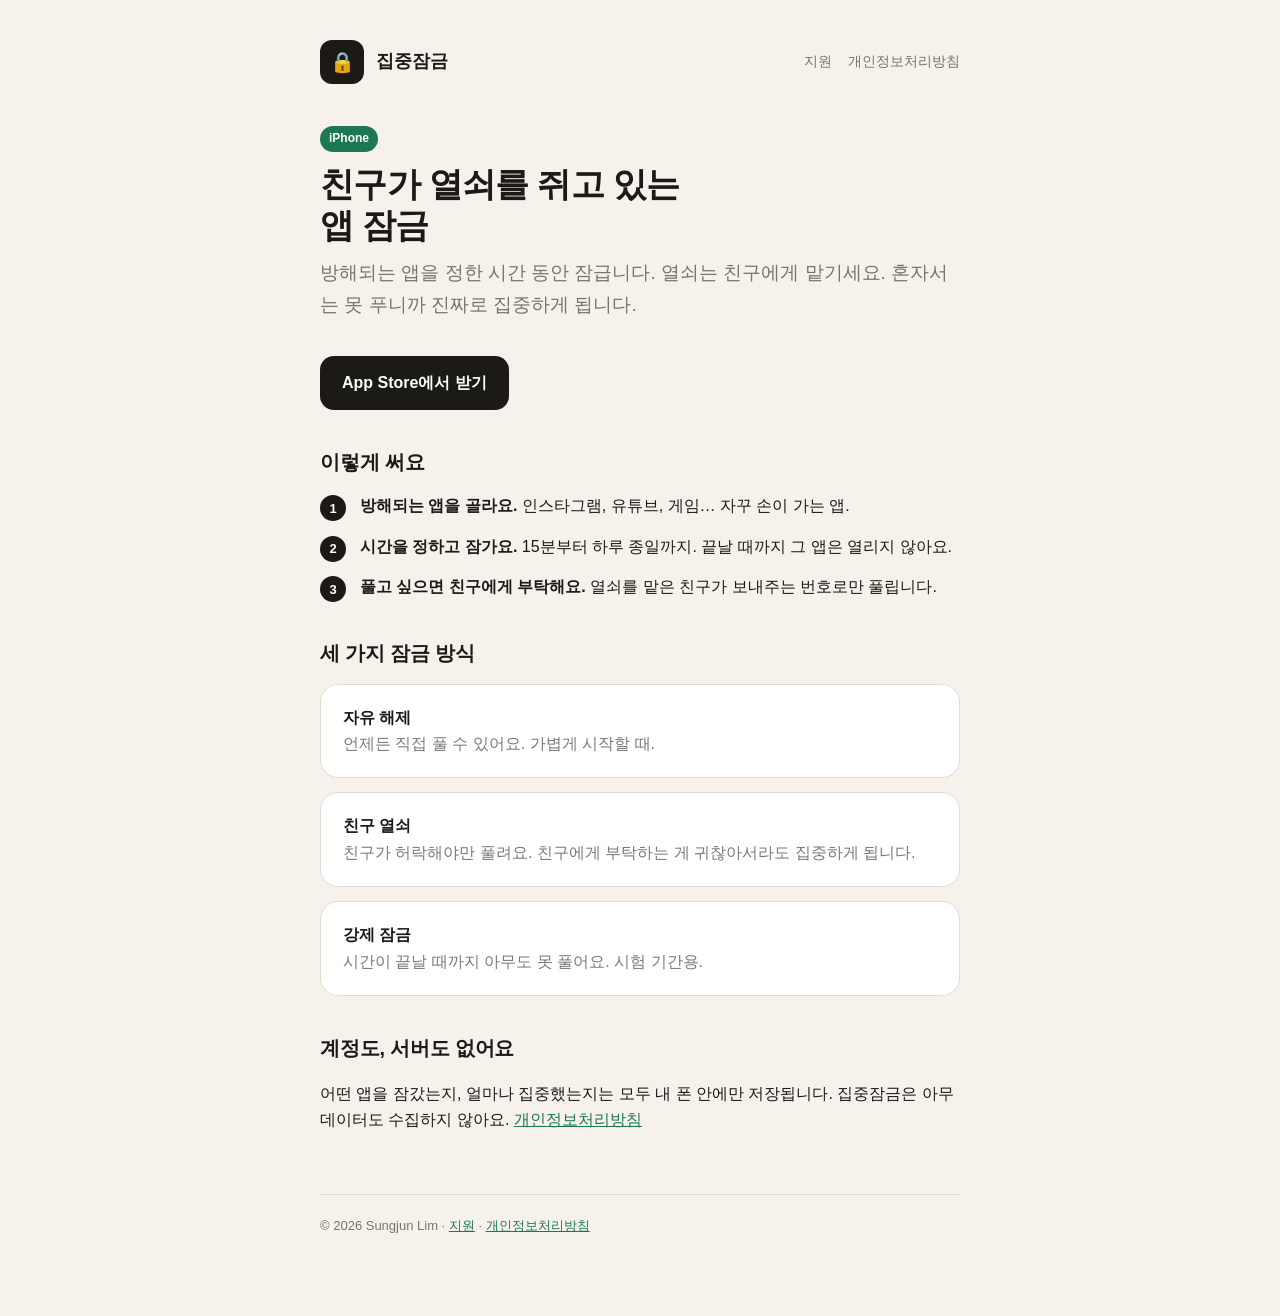
==== index.html @ cbc85522 "Add files via upload" ====
<!doctype html><html lang="ko"><head><meta charset="utf-8"><meta name="viewport" content="width=device-width,initial-scale=1">
<title>집중잠금 — 친구가 열쇠를 쥐고 있는 앱 잠금</title><link rel="stylesheet" href="style.css"></head><body><div class="wrap">
<header><div class="mark">🔒</div><a href="./">집중잠금</a><nav><a href="support.html">지원</a><a href="privacy.html">개인정보처리방침</a></nav></header>
<span class="tag">iPhone</span>
<h1>친구가 열쇠를 쥐고 있는<br>앱 잠금</h1>
<p class="lead">방해되는 앱을 정한 시간 동안 잠급니다. 열쇠는 친구에게 맡기세요. 혼자서는 못 푸니까 진짜로 집중하게 됩니다.</p>
<a class="btn" href="https://apps.apple.com/kr/app/id6822513428">App Store에서 받기</a>
<h2>이렇게 써요</h2>
<ol class="steps">
<li><b>방해되는 앱을 골라요.</b> 인스타그램, 유튜브, 게임… 자꾸 손이 가는 앱.</li>
<li><b>시간을 정하고 잠가요.</b> 15분부터 하루 종일까지. 끝날 때까지 그 앱은 열리지 않아요.</li>
<li><b>풀고 싶으면 친구에게 부탁해요.</b> 열쇠를 맡은 친구가 보내주는 번호로만 풀립니다.</li>
</ol>
<h2>세 가지 잠금 방식</h2>
<div class="card"><b>자유 해제</b><br><span class="muted">언제든 직접 풀 수 있어요. 가볍게 시작할 때.</span></div>
<div class="card"><b>친구 열쇠</b><br><span class="muted">친구가 허락해야만 풀려요. 친구에게 부탁하는 게 귀찮아서라도 집중하게 됩니다.</span></div>
<div class="card"><b>강제 잠금</b><br><span class="muted">시간이 끝날 때까지 아무도 못 풀어요. 시험 기간용.</span></div>
<h2>계정도, 서버도 없어요</h2>
<p>어떤 앱을 잠갔는지, 얼마나 집중했는지는 모두 내 폰 안에만 저장됩니다. 집중잠금은 아무 데이터도 수집하지 않아요. <a href="privacy.html">개인정보처리방침</a></p>
<footer>© 2026 Sungjun Lim · <a href="support.html">지원</a> · <a href="privacy.html">개인정보처리방침</a></footer>
</div></body></html>
---- style.css ----
:root{--bg:#f6f2eb;--ink:#1c1a17;--sub:rgba(28,26,23,.58);--line:#e1dbcf;--green:#1c7850;--card:#fff}
*{box-sizing:border-box}body{margin:0;background:var(--bg);color:var(--ink);font-family:-apple-system,BlinkMacSystemFont,"Apple SD Gothic Neo","Pretendard","Noto Sans KR",sans-serif;line-height:1.65;-webkit-font-smoothing:antialiased}
.wrap{max-width:680px;margin:0 auto;padding:40px 20px 80px}
header{display:flex;align-items:center;gap:12px;margin-bottom:40px}
header .mark{width:44px;height:44px;border-radius:12px;background:var(--ink);display:grid;place-items:center;color:#fff;font-weight:800;font-size:20px}
header a{color:var(--ink);text-decoration:none;font-weight:800;font-size:18px}
nav{margin-left:auto;display:flex;gap:16px}nav a{font-weight:500;font-size:14px;color:var(--sub)}
h1{font-size:34px;line-height:1.2;letter-spacing:-.02em;margin:0 0 12px}
h2{font-size:20px;margin:36px 0 10px;letter-spacing:-.01em}
p,li{font-size:16px}p.lead{font-size:19px;color:var(--sub);margin:0 0 28px}
.card{background:var(--card);border:1px solid var(--line);border-radius:18px;padding:20px 22px;margin:14px 0}
.steps{counter-reset:s;list-style:none;padding:0;margin:0}.steps li{position:relative;padding-left:40px;margin:14px 0}
.steps li::before{counter-increment:s;content:counter(s);position:absolute;left:0;top:2px;width:26px;height:26px;border-radius:50%;background:var(--ink);color:#fff;font-size:13px;font-weight:800;display:grid;place-items:center}
.btn{display:inline-block;background:var(--ink);color:#fff;text-decoration:none;font-weight:700;padding:14px 22px;border-radius:14px;margin-top:8px}
.tag{display:inline-block;background:var(--green);color:#fff;font-size:12px;font-weight:800;padding:3px 9px;border-radius:999px;margin-bottom:12px}
small,.muted{color:var(--sub)}footer{margin-top:60px;font-size:13px;color:var(--sub);border-top:1px solid var(--line);padding-top:20px}
a{color:var(--green)}
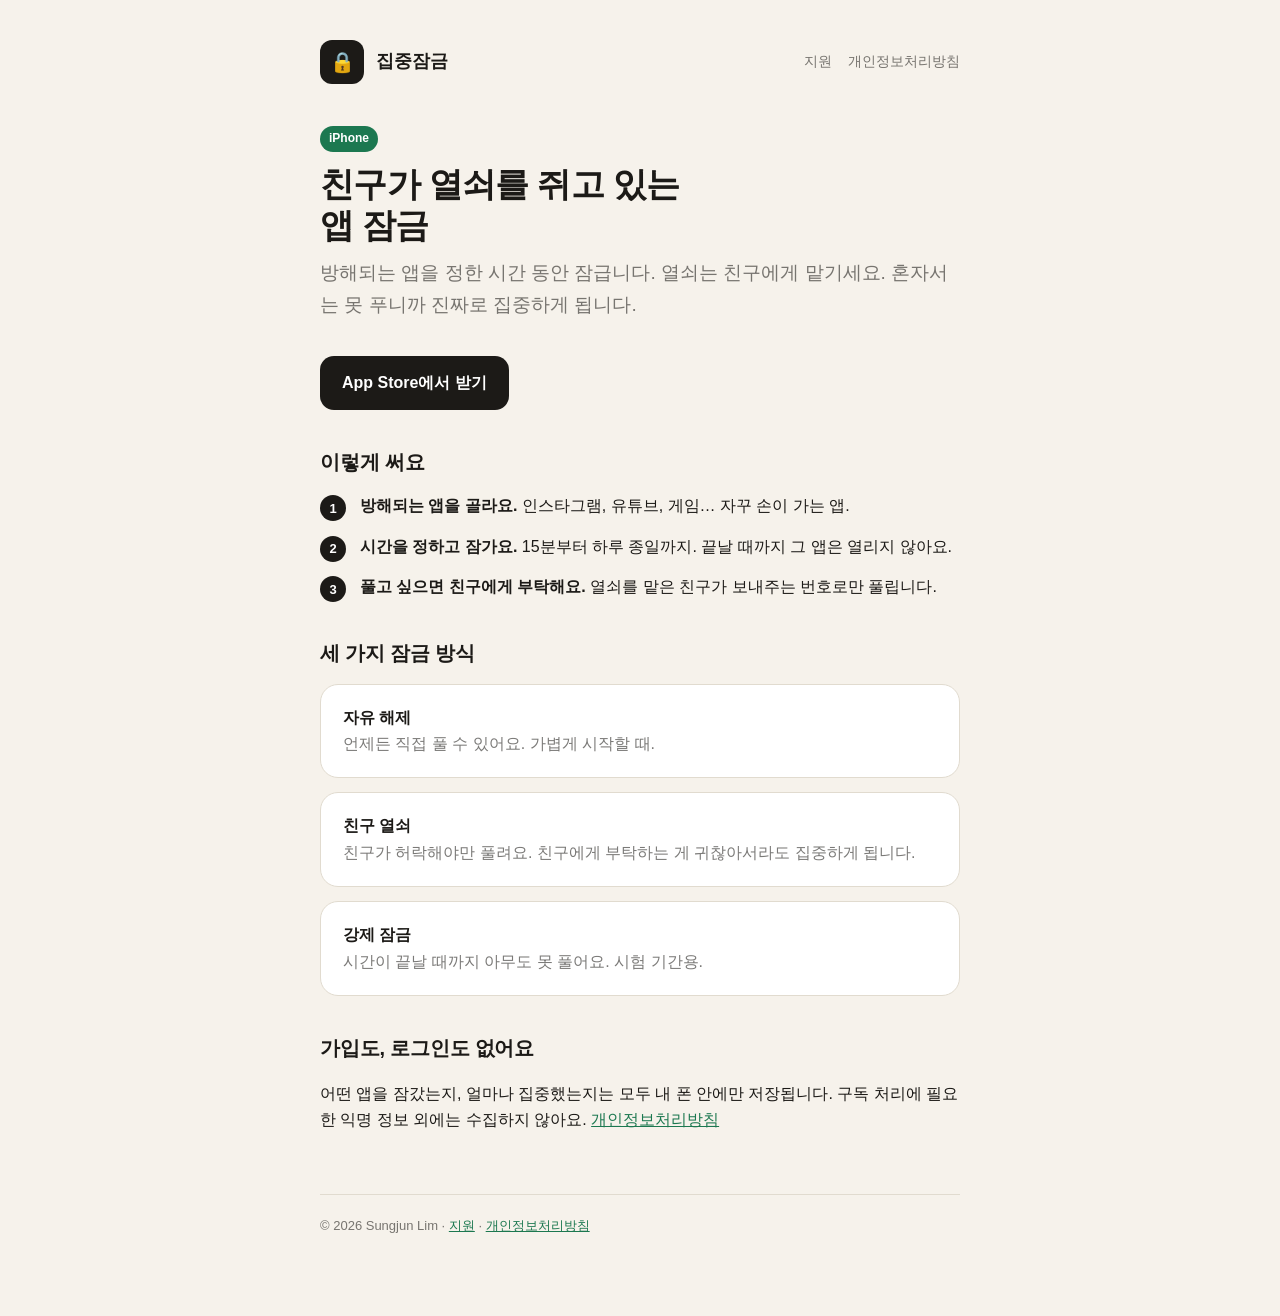
==== commit 87820fac: "Update privacy policy: disclose RevenueCat and anonymous paywall counters" ====
--- a/index.html
+++ b/index.html
@@ -15,7 +15,7 @@
 <div class="card"><b>자유 해제</b><br><span class="muted">언제든 직접 풀 수 있어요. 가볍게 시작할 때.</span></div>
 <div class="card"><b>친구 열쇠</b><br><span class="muted">친구가 허락해야만 풀려요. 친구에게 부탁하는 게 귀찮아서라도 집중하게 됩니다.</span></div>
 <div class="card"><b>강제 잠금</b><br><span class="muted">시간이 끝날 때까지 아무도 못 풀어요. 시험 기간용.</span></div>
-<h2>계정도, 서버도 없어요</h2>
-<p>어떤 앱을 잠갔는지, 얼마나 집중했는지는 모두 내 폰 안에만 저장됩니다. 집중잠금은 아무 데이터도 수집하지 않아요. <a href="privacy.html">개인정보처리방침</a></p>
+<h2>가입도, 로그인도 없어요</h2>
+<p>어떤 앱을 잠갔는지, 얼마나 집중했는지는 모두 내 폰 안에만 저장됩니다. 구독 처리에 필요한 익명 정보 외에는 수집하지 않아요. <a href="privacy.html">개인정보처리방침</a></p>
 <footer>© 2026 Sungjun Lim · <a href="support.html">지원</a> · <a href="privacy.html">개인정보처리방침</a></footer>
 </div></body></html>
